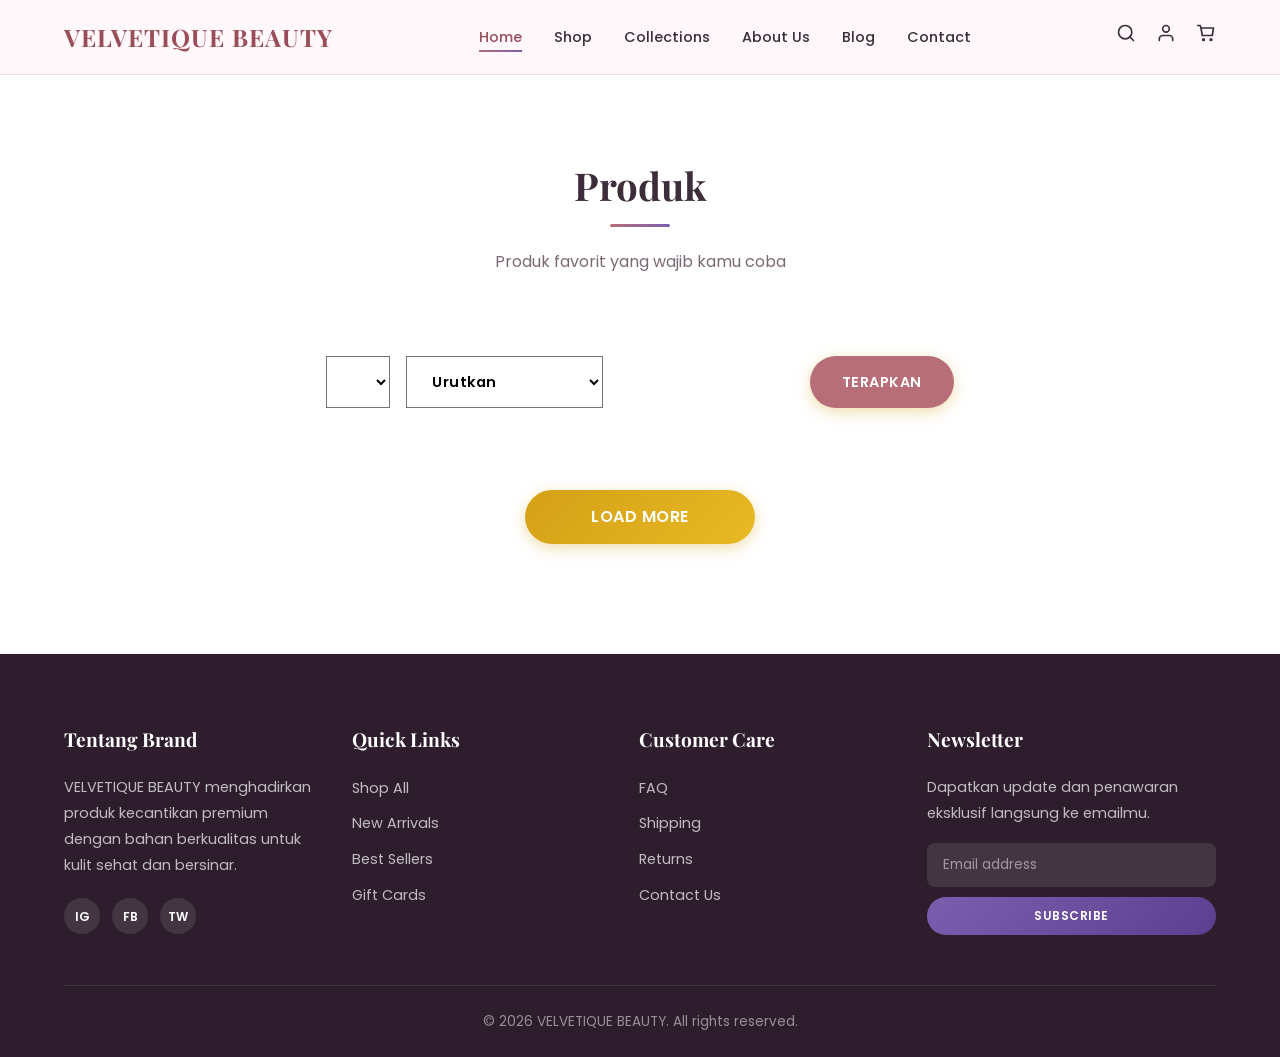
==== index.html @ df0e1574 "feat: hasheemi progress" ====
<!doctype html>
<html lang="id">
    <head>
        <meta charset="UTF-8" />
        <meta name="viewport" content="width=device-width, initial-scale=1.0" />
        <title>VELVETIQUE BEAUTY | Premium Beauty E-Commerce</title>
        <link rel="preconnect" href="https://fonts.googleapis.com" />
        <link rel="preconnect" href="https://fonts.gstatic.com" crossorigin />
        <link
            href="https://fonts.googleapis.com/css2?family=Playfair+Display:wght@400;500;600;700&family=Poppins:wght@300;400;500;600&display=swap"
            rel="stylesheet"
        />
        <link rel="stylesheet" href="style.css" />
    </head>
    <body>
        <header class="header">
            <nav class="navbar">
                <a href="index.html" class="logo">VELVETIQUE BEAUTY</a>
                <ul class="nav-menu">
                    <li><a href="index.html" class="nav-link active">Home</a></li>
                    <li><a href="#" class="nav-link">Shop</a></li>
                    <li><a href="#" class="nav-link">Collections</a></li>
                    <li><a href="#" class="nav-link">About Us</a></li>
                    <li><a href="#" class="nav-link">Blog</a></li>
                    <li><a href="#" class="nav-link">Contact</a></li>
                </ul>
                <div class="nav-icons">
                    <a href="#" class="nav-icon" aria-label="Search">
                        <svg
                            width="20"
                            height="20"
                            viewBox="0 0 24 24"
                            fill="none"
                            stroke="currentColor"
                            stroke-width="2"
                            stroke-linecap="round"
                            stroke-linejoin="round"
                        >
                            <circle cx="11" cy="11" r="8"></circle>
                            <path d="m21 21-4.35-4.35"></path>
                        </svg>
                    </a>
                    <a href="login.html" class="nav-icon" aria-label="Account">
                        <svg
                            width="20"
                            height="20"
                            viewBox="0 0 24 24"
                            fill="none"
                            stroke="currentColor"
                            stroke-width="2"
                            stroke-linecap="round"
                            stroke-linejoin="round"
                        >
                            <path d="M20 21v-2a4 4 0 0 0-4-4H8a4 4 0 0 0-4 4v2"></path>
                            <circle cx="12" cy="7" r="4"></circle>
                        </svg>
                    </a>
                    <a href="keranjang.html" class="nav-icon" aria-label="Cart">
                        <svg
                            width="20"
                            height="20"
                            viewBox="0 0 24 24"
                            fill="none"
                            stroke="currentColor"
                            stroke-width="2"
                            stroke-linecap="round"
                            stroke-linejoin="round"
                        >
                            <path d="M6 6h15l-1.5 9h-12z"></path>
                            <circle cx="9" cy="20" r="1"></circle>
                            <circle cx="18" cy="20" r="1"></circle>
                            <path d="M6 6 5 3H2"></path>
                        </svg>
                    </a>
                </div>
            </nav>
        </header>

        <main>
            <section class="best-sellers" id="best-sellers">
                <div class="container">
                    <div class="section-header">
                        <h2 class="section-title">Produk</h2>
                        <p class="section-subtitle">Produk favorit yang wajib kamu coba</p>
                    </div>
                    <div class="filter-bar">
                        <div class="select-bar">
                            <select id="filter-category" class="filter-select"></select>

                            <select id="filter-sort" class="filter-select">
                                <option value="" disabled selected>Urutkan</option>
                                <option value="rating">Rating Tertinggi</option>
                                <option value="price-asc">Harga Termurah</option>
                                <option value="price-desc">Harga Termahal</option>
                                <option value="title-asc">Abjad A-Z</option>
                                <option value="title-desc">Abjad Z-A</option>
                            </select>
                        </div>

                        <button id="btn-apply-filter" class="btn-apply-filter btn btn-primary">
                            Terapkan
                        </button>
                    </div>
                    <div class="products-grid"></div>
                    <div class="btn-more">Load More</div>
                </div>
            </section>
        </main>

        <footer class="footer">
            <div class="container">
                <div class="footer-grid">
                    <div class="footer-col">
                        <h3>Tentang Brand</h3>
                        <p>
                            VELVETIQUE BEAUTY menghadirkan produk kecantikan premium dengan bahan
                            berkualitas untuk kulit sehat dan bersinar.
                        </p>
                        <div class="footer-social">
                            <a href="#" aria-label="Instagram">IG</a>
                            <a href="#" aria-label="Facebook">FB</a>
                            <a href="#" aria-label="Twitter">TW</a>
                        </div>
                    </div>
                    <div class="footer-col">
                        <h3>Quick Links</h3>
                        <ul>
                            <li><a href="#">Shop All</a></li>
                            <li><a href="#">New Arrivals</a></li>
                            <li><a href="#">Best Sellers</a></li>
                            <li><a href="#">Gift Cards</a></li>
                        </ul>
                    </div>
                    <div class="footer-col">
                        <h3>Customer Care</h3>
                        <ul>
                            <li><a href="#">FAQ</a></li>
                            <li><a href="#">Shipping</a></li>
                            <li><a href="#">Returns</a></li>
                            <li><a href="#">Contact Us</a></li>
                        </ul>
                    </div>
                    <div class="footer-col">
                        <h3>Newsletter</h3>
                        <p>Dapatkan update dan penawaran eksklusif langsung ke emailmu.</p>
                        <form class="newsletter-form" onsubmit="return false;">
                            <input type="email" placeholder="Email address" required />
                            <button type="submit" class="btn btn-newsletter">Subscribe</button>
                        </form>
                    </div>
                </div>
                <div class="footer-bottom">
                    <p>&copy; 2026 VELVETIQUE BEAUTY. All rights reserved.</p>
                </div>
            </div>
        </footer>

        <script src="./index.js"></script>
    </body>
</html>
---- style.css ----
:root {
    --color-primary: #b76e79;
    --color-primary-dark: #9a4e5a;
    --color-secondary: #7b5eae;
    --color-secondary-dark: #5c3f8f;
    --color-accent: #d4a017;
    --color-accent-hover: #b8860b;
    --color-bg: #fff8fb;
    --color-white: #ffffff;
    --color-text: #3d2c3a;
    --color-text-light: #7a6a75;
    --color-border: #f0dee6;
    --color-footer: #2e1e2d;
    --font-heading: 'Playfair Display', serif;
    --font-body: 'Poppins', sans-serif;
    --shadow-soft: 0 8px 30px rgba(120, 80, 130, 0.12);
    --shadow-card: 0 4px 20px rgba(120, 80, 130, 0.1);
    --radius: 16px;
    --radius-sm: 8px;
}

* {
    margin: 0;
    padding: 0;
    box-sizing: border-box;
}

body {
    font-family: var(--font-body);
    color: var(--color-text);
    background-color: var(--color-bg);
    line-height: 1.6;
}

a {
    text-decoration: none;
    color: inherit;
}

.container {
    width: 90%;
    max-width: 1200px;
    margin: 0 auto;
}

.btn {
    display: inline-block;
    padding: 14px 32px;
    border-radius: 50px;
    font-family: var(--font-body);
    font-weight: 600;
    font-size: 0.9rem;
    letter-spacing: 0.5px;
    text-transform: uppercase;
    transition: all 0.3s ease;
    border: none;
    cursor: pointer;
    text-align: center;
}

select {
    padding: 14px 21px;
    font-family: var(--font-body);
    font-weight: 600;
    font-size: 0.9rem;
    letter-spacing: 0.5px;
    background: white;
    border: 1px solid #323131a9;
    outline: 0;
    margin-right: 12px;
    text-transform: capitalize;
}

option {
    text-transform: capitalize;
}
.btn-primary {
    background: var(--color-primary);
    color: var(--color-white);
    box-shadow: 0 4px 15px rgba(212, 160, 23, 0.35);
}

.btn-primary:hover {
    background: var(--color-primary-dark);
    transform: translateY(-2px);
    box-shadow: 0 6px 20px rgba(212, 160, 23, 0.45);
}

.btn-add-cart {
    background: var(--color-primary);
    color: var(--color-white);
    padding: 10px 24px;
    font-size: 0.75rem;
    width: 100%;
}

.btn-add-cart:hover {
    background: var(--color-primary-dark);
    transform: translateY(-2px);
}

.btn-more {
    width: 20%;
    padding: 14px;
    border: none;
    text-align: center;
    border-radius: 50px;
    background: linear-gradient(135deg, var(--color-accent) 0%, #e8b923 100%);
    color: var(--color-white);
    font-family: var(--font-body);
    font-size: 1rem;
    font-weight: 600;
    letter-spacing: 0.5px;
    text-transform: uppercase;
    cursor: pointer;
    transition: all 0.3s ease;
    box-shadow: 0 4px 15px rgba(212, 160, 23, 0.35);
    margin: 30px auto;
}

.btn-newsletter {
    background: linear-gradient(
        135deg,
        var(--color-secondary) 0%,
        var(--color-secondary-dark) 100%
    );
    color: var(--color-white);
    padding: 10px 20px;
    font-size: 0.75rem;
}

.btn-newsletter:hover {
    background: linear-gradient(
        135deg,
        var(--color-secondary-dark) 0%,
        var(--color-secondary) 100%
    );
}

/* Header */
.header {
    background: rgba(255, 248, 251, 0.95);
    backdrop-filter: blur(10px);
    position: sticky;
    top: 0;
    z-index: 100;
    border-bottom: 1px solid var(--color-border);
}

.navbar {
    display: flex;
    align-items: center;
    justify-content: space-between;
    padding: 18px 5%;
    max-width: 1400px;
    margin: 0 auto;
}

.logo {
    font-family: var(--font-heading);
    font-size: 1.5rem;
    font-weight: 700;
    color: var(--color-primary-dark);
    letter-spacing: 1px;
}

.nav-menu {
    display: flex;
    list-style: none;
    gap: 32px;
}

.nav-link {
    font-size: 0.9rem;
    font-weight: 500;
    color: var(--color-text);
    position: relative;
    padding: 5px 0;
    transition: color 0.3s ease;
}

.nav-link::after {
    content: '';
    position: absolute;
    bottom: 0;
    left: 0;
    width: 0;
    height: 2px;
    background: linear-gradient(90deg, var(--color-primary), var(--color-secondary));
    transition: width 0.3s ease;
}

.nav-link:hover,
.nav-link.active {
    color: var(--color-primary-dark);
}

.nav-link:hover::after,
.nav-link.active::after {
    width: 100%;
}

.nav-icons {
    display: flex;
    align-items: center;
    gap: 20px;
}

.nav-icon {
    color: var(--color-text);
    transition:
        color 0.3s ease,
        transform 0.3s ease;
}

.nav-icon:hover {
    color: var(--color-primary-dark);
    transform: scale(1.1);
}
.filter-bar {
    width: 60%;
    margin: 20px auto;
    display: flex;
    justify-content: space-between;
    padding: 32px;
}
/* Section Header */
.section-header {
    text-align: center;
    margin-bottom: 50px;
}

.section-title {
    font-family: var(--font-heading);
    font-size: 2.4rem;
    color: var(--color-text);
    margin-bottom: 12px;
    position: relative;
    display: inline-block;
}

.section-title::after {
    content: '';
    position: absolute;
    bottom: -10px;
    left: 50%;
    transform: translateX(-50%);
    width: 60px;
    height: 3px;
    background: linear-gradient(90deg, var(--color-primary), var(--color-secondary));
    border-radius: 3px;
}

.section-subtitle {
    color: var(--color-text-light);
    margin-top: 20px;
    font-size: 1rem;
}
/* Best Sellers */
.best-sellers {
    padding: 80px 0;
    background: var(--color-white);
}

.products-grid {
    display: grid;
    grid-template-columns: repeat(4, 1fr);
    gap: 24px;
}

.product-card {
    background: var(--color-bg);
    border-radius: var(--radius);
    overflow: hidden;
    box-shadow: var(--shadow-card);
    transition:
        transform 0.3s ease,
        box-shadow 0.3s ease;
}

.product-card:hover {
    transform: translateY(-8px);
    box-shadow: var(--shadow-soft);
}

.product-image {
    height: 220px;
    overflow: hidden;
    background: var(--color-white);
    display: flex;
    align-items: center;
    justify-content: center;
}

.product-image img {
    width: 100%;
    height: 100%;
    object-fit: cover;
    transition: transform 0.3s ease;
}

.product-card:hover .product-image img {
    transform: scale(1.05);
}

.product-info {
    padding: 20px;
    text-align: center;
}

.product-name {
    font-family: var(--font-heading);
    font-size: 1.1rem;
    margin-bottom: 8px;
    color: var(--color-text);
}

.product-rating {
    margin-bottom: 10px;
}

.stars {
    color: var(--color-accent);
    letter-spacing: 2px;
    font-size: 0.95rem;
}

.rating-count {
    color: var(--color-text-light);
    font-size: 0.8rem;
    margin-left: 5px;
}

.product-price {
    font-weight: 600;
    font-size: 1rem;
    color: var(--color-secondary-dark);
    margin-bottom: 16px;
}

/* Footer */
.footer {
    background: var(--color-footer);
    color: var(--color-white);
    padding: 70px 0 0;
}

.footer-grid {
    display: grid;
    grid-template-columns: repeat(4, 1fr);
    gap: 40px;
    padding-bottom: 50px;
    border-bottom: 1px solid rgba(255, 255, 255, 0.1);
}

.footer-col h3 {
    font-family: var(--font-heading);
    font-size: 1.2rem;
    margin-bottom: 20px;
    color: var(--color-white);
}

.footer-col p {
    font-size: 0.9rem;
    color: rgba(255, 255, 255, 0.7);
    line-height: 1.8;
    margin-bottom: 16px;
}

.footer-col ul {
    list-style: none;
}

.footer-col ul li {
    margin-bottom: 10px;
}

.footer-col ul li a {
    color: rgba(255, 255, 255, 0.7);
    font-size: 0.9rem;
    transition: color 0.3s ease;
}

.footer-col ul li a:hover {
    color: var(--color-primary);
}

.footer-social {
    display: flex;
    gap: 12px;
    margin-top: 20px;
}

.footer-social a {
    width: 36px;
    height: 36px;
    border-radius: 50%;
    background: rgba(255, 255, 255, 0.1);
    display: flex;
    align-items: center;
    justify-content: center;
    font-size: 0.75rem;
    font-weight: 600;
    transition: background 0.3s ease;
}

.footer-social a:hover {
    background: var(--color-primary);
}

.newsletter-form {
    display: flex;
    flex-direction: column;
    gap: 10px;
}

.newsletter-form input {
    padding: 12px 16px;
    border: none;
    border-radius: var(--radius-sm);
    background: rgba(255, 255, 255, 0.1);
    color: var(--color-white);
    font-family: var(--font-body);
    outline: none;
}

.newsletter-form input::placeholder {
    color: rgba(255, 255, 255, 0.5);
}

.footer-bottom {
    padding: 25px 0;
    text-align: center;
}

.footer-bottom p {
    color: rgba(255, 255, 255, 0.5);
    font-size: 0.85rem;
    margin: 0;
}

/* Responsive */
@media (max-width: 1024px) {
    .features-grid {
        grid-template-columns: repeat(2, 1fr);
    }
    .products-grid {
        grid-template-columns: repeat(3, 1fr);
    }
    .categories-grid {
        grid-template-columns: repeat(2, 1fr);
    }
    .footer-grid {
        grid-template-columns: repeat(2, 1fr);
    }
}

@media (max-width: 768px) {
    .navbar {
        flex-wrap: wrap;
        gap: 15px;
    }
    .nav-menu {
        order: 3;
        width: 100%;
        justify-content: center;
        gap: 16px;
        overflow-x: auto;
        padding-bottom: 8px;
    }
    .hero-title {
        font-size: 2.4rem;
    }
    .features-grid {
        grid-template-columns: 1fr;
    }
    .products-grid {
        grid-template-columns: repeat(2, 1fr);
    }
    .categories-grid {
        grid-template-columns: 1fr;
    }
    .footer-grid {
        grid-template-columns: 1fr;
    }
}

@media (max-width: 480px) {
    .hero-title {
        font-size: 1.8rem;
    }
    .section-title {
        font-size: 1.8rem;
    }
    .products-grid {
        grid-template-columns: 1fr;
    }
    .btn {
        padding: 12px 24px;
    }
}
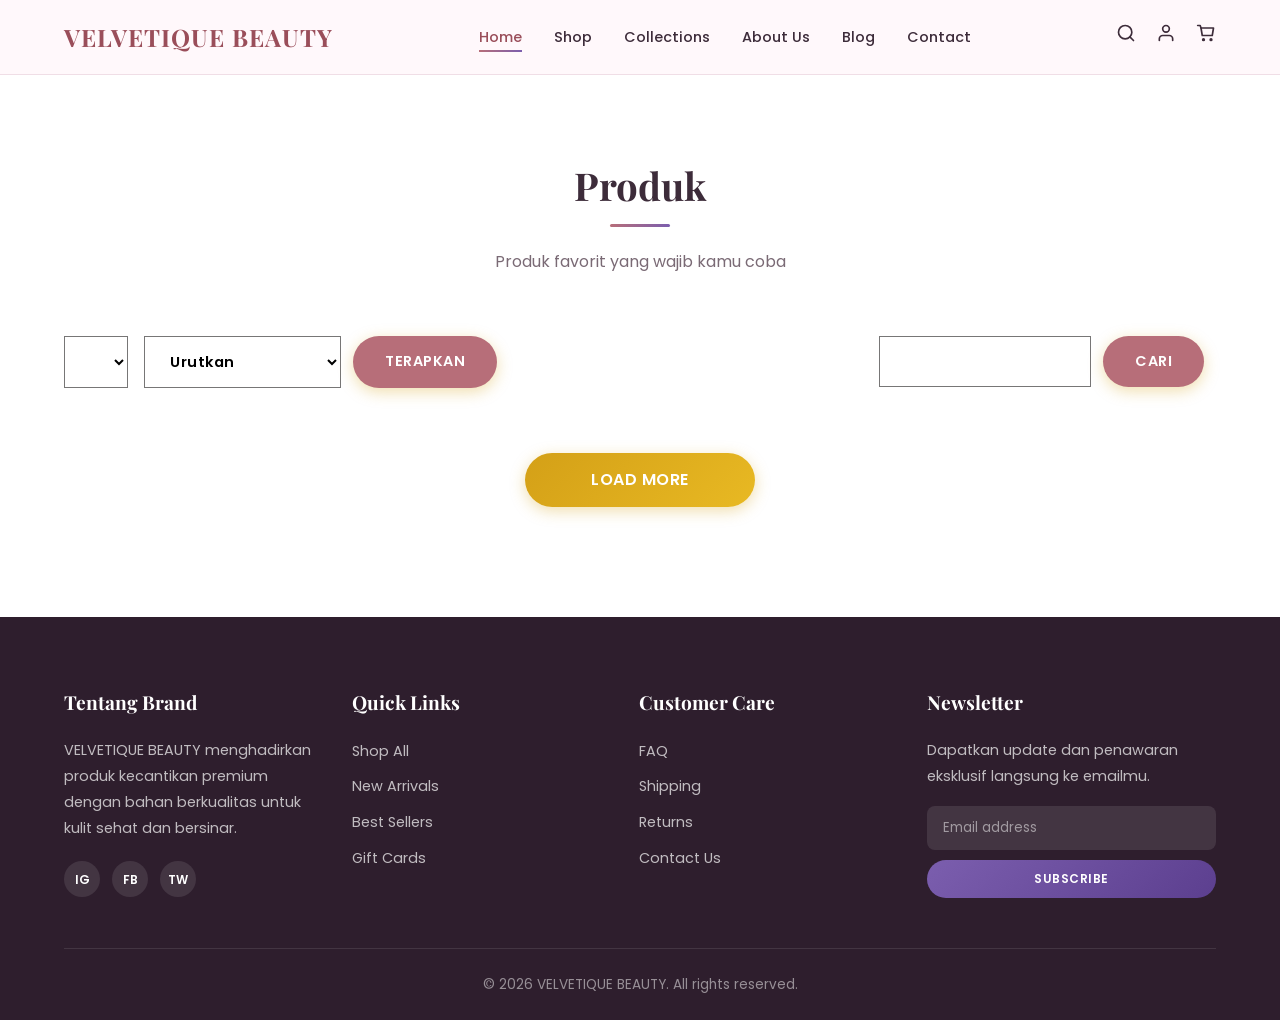
==== commit d1172c82: "feat: progress detail 2" ====
--- a/index.html
+++ b/index.html
@@ -83,23 +83,29 @@
                         <h2 class="section-title">Produk</h2>
                         <p class="section-subtitle">Produk favorit yang wajib kamu coba</p>
                     </div>
-                    <div class="filter-bar">
-                        <div class="select-bar">
-                            <select id="filter-category" class="filter-select"></select>
+                    <div class="function-bar">
+                        <div class="filter-bar">
+                            <div class="select-bar">
+                                <select id="filter-category" class="filter-select"></select>
 
-                            <select id="filter-sort" class="filter-select">
-                                <option value="" disabled selected>Urutkan</option>
-                                <option value="rating">Rating Tertinggi</option>
-                                <option value="price-asc">Harga Termurah</option>
-                                <option value="price-desc">Harga Termahal</option>
-                                <option value="title-asc">Abjad A-Z</option>
-                                <option value="title-desc">Abjad Z-A</option>
-                            </select>
+                                <select id="filter-sort" class="filter-select">
+                                    <option value="" disabled selected>Urutkan</option>
+                                    <option value="rating">Rating Tertinggi</option>
+                                    <option value="price-asc">Harga Termurah</option>
+                                    <option value="price-desc">Harga Termahal</option>
+                                    <option value="title-asc">Abjad A-Z</option>
+                                    <option value="title-desc">Abjad Z-A</option>
+                                </select>
+                            </div>
+
+                            <button id="btn-apply-filter" class="btn-apply-filter btn btn-primary">
+                                Terapkan
+                            </button>
                         </div>
-
-                        <button id="btn-apply-filter" class="btn-apply-filter btn btn-primary">
-                            Terapkan
-                        </button>
+                        <div class="search-bar">
+                            <input type="text" id="search-input" />
+                            <div class="btn btn-primary">Cari</div>
+                        </div>
                     </div>
                     <div class="products-grid"></div>
                     <div class="btn-more">Load More</div>
@@ -155,6 +161,29 @@
             </div>
         </footer>
 
+        <div class="modal-overlay" id="product-modal">
+            <div class="modal-content">
+                <button class="modal-close" id="modal-close" aria-label="Close">&times;</button>
+                <div class="modal-body">
+                    <div class="modal-image">
+                        <img id="modal-img" src="" alt="" />
+                    </div>
+                    <div class="modal-info">
+                        <h3 class="modal-title" id="modal-title"></h3>
+                        <div class="modal-rating">
+                            <span class="stars">★</span>
+                            <span class="rating-count" id="modal-rating"></span>
+                        </div>
+                        <p class="modal-price" id="modal-price"></p>
+                        <p class="modal-desc" id="modal-desc"></p>
+                        <button class="btn btn-add-cart modal-add-cart" id="modal-add-cart">
+                            ADD TO CART
+                        </button>
+                    </div>
+                </div>
+            </div>
+        </div>
+
         <script src="./index.js"></script>
     </body>
 </html>
--- a/style.css
+++ b/style.css
@@ -217,14 +217,50 @@
     color: var(--color-primary-dark);
     transform: scale(1.1);
 }
+
+.function-bar {
+    width: 100%;
+    flex-direction: row;
+    display: flex;
+    justify-content: space-between;
+    /* background: #000; */
+    align-items: center;
+    margin: 24px 0;
+}
 .filter-bar {
     width: 60%;
-    margin: 20px auto;
-    display: flex;
-    justify-content: space-between;
-    padding: 32px;
+    /* margin: 20px auto; */
+    display: flex;
+    justify-content: start;
+    /* padding: 32px; */
+}
+
+.search-bar {
+    width: 40%;
+    padding: 12px;
+    display: flex;
+    justify-content: end;
+    gap: 12px;
+}
+
+.search-bar input {
+    background: white;
+    border: 1px solid #323131a9;
+    outline: 0;
+    padding: 14px 21px;
+    font-family: var(--font-body);
+    font-weight: 300;
+    font-size: 0.8rem;
+    letter-spacing: 0.5px;
 }
 /* Section Header */
+
+.empty-msg {
+    text-align: center;
+    font-size: 24px;
+    margin: 12px auto;
+}
+
 .section-header {
     text-align: center;
     margin-bottom: 50px;
@@ -268,6 +304,10 @@
     gap: 24px;
 }
 
+.products-grid.empty {
+    display: block !important;
+}
+
 .product-card {
     background: var(--color-bg);
     border-radius: var(--radius);
@@ -499,3 +539,143 @@
         padding: 12px 24px;
     }
 }
+
+/* Modal / Popup */
+.modal-overlay {
+    position: fixed;
+    inset: 0;
+    background: rgba(61, 44, 58, 0.6);
+    backdrop-filter: blur(4px);
+    display: flex;
+    align-items: center;
+    justify-content: center;
+    z-index: 999;
+    opacity: 0;
+    visibility: hidden;
+    transition:
+        opacity 0.3s ease,
+        visibility 0.3s ease;
+    padding: 20px;
+}
+
+.modal-overlay.active {
+    opacity: 1;
+    visibility: visible;
+}
+
+.modal-content {
+    background: var(--color-white);
+    border-radius: var(--radius);
+    box-shadow: var(--shadow-soft);
+    max-width: 860px;
+    width: 100%;
+    position: relative;
+    transform: translateY(20px) scale(0.98);
+    transition: transform 0.3s ease;
+    overflow: hidden;
+    max-height: 90vh;
+    overflow-y: auto;
+}
+
+.modal-overlay.active .modal-content {
+    transform: translateY(0) scale(1);
+}
+
+.modal-close {
+    position: absolute;
+    top: 16px;
+    right: 20px;
+    background: transparent;
+    border: none;
+    font-size: 2rem;
+    line-height: 1;
+    color: var(--color-text-light);
+    cursor: pointer;
+    transition:
+        color 0.3s ease,
+        transform 0.3s ease;
+    z-index: 2;
+    font-family: var(--font-body);
+}
+
+.modal-close:hover {
+    color: var(--color-primary-dark);
+    transform: rotate(90deg);
+}
+
+.modal-body {
+    display: grid;
+    grid-template-columns: 1fr 1fr;
+    gap: 0;
+}
+
+.modal-image {
+    background: var(--color-bg);
+    display: flex;
+    align-items: center;
+    justify-content: center;
+    min-height: 380px;
+    overflow: hidden;
+}
+
+.modal-image img {
+    width: 100%;
+    height: 100%;
+    object-fit: cover;
+}
+
+.modal-info {
+    padding: 48px 40px;
+    display: flex;
+    flex-direction: column;
+    justify-content: center;
+}
+
+.modal-title {
+    font-family: var(--font-heading);
+    font-size: 1.8rem;
+    color: var(--color-text);
+    margin-bottom: 12px;
+}
+
+.modal-rating {
+    margin-bottom: 16px;
+}
+
+.modal-price {
+    font-weight: 600;
+    font-size: 1.4rem;
+    color: var(--color-secondary-dark);
+    margin-bottom: 20px;
+}
+
+.modal-desc {
+    font-size: 0.9rem;
+    color: var(--color-text-light);
+    line-height: 1.8;
+    margin-bottom: 28px;
+}
+
+.modal-add-cart {
+    width: auto;
+    padding: 14px 32px;
+    align-self: flex-start;
+}
+
+@media (max-width: 768px) {
+    .modal-body {
+        grid-template-columns: 1fr;
+    }
+    .modal-image {
+        min-height: 260px;
+    }
+    .modal-info {
+        padding: 32px 24px;
+    }
+    .modal-title {
+        font-size: 1.4rem;
+    }
+    .modal-price {
+        font-size: 1.2rem;
+    }
+}
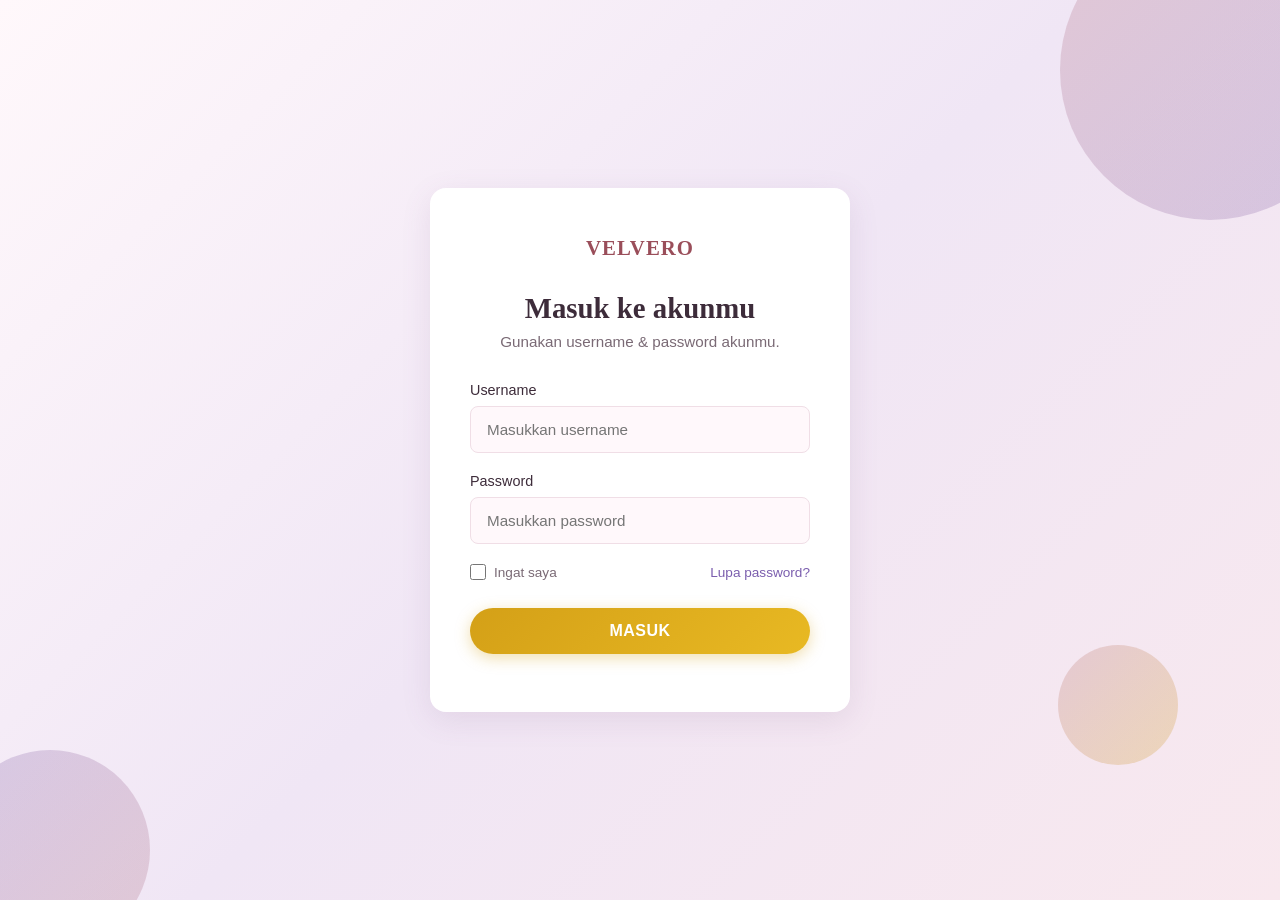
==== commit ccb21f79: "feat: finalize" ====
--- a/index.html
+++ b/index.html
@@ -3,7 +3,7 @@
     <head>
         <meta charset="UTF-8" />
         <meta name="viewport" content="width=device-width, initial-scale=1.0" />
-        <title>VELVETIQUE BEAUTY | Premium Beauty E-Commerce</title>
+        <title>VELVERO | Produk</title>
         <link rel="preconnect" href="https://fonts.googleapis.com" />
         <link rel="preconnect" href="https://fonts.gstatic.com" crossorigin />
         <link
@@ -15,31 +15,11 @@
     <body>
         <header class="header">
             <nav class="navbar">
-                <a href="index.html" class="logo">VELVETIQUE BEAUTY</a>
+                <a href="index.html" class="logo">VELVERO</a>
                 <ul class="nav-menu">
-                    <li><a href="index.html" class="nav-link active">Home</a></li>
-                    <li><a href="#" class="nav-link">Shop</a></li>
-                    <li><a href="#" class="nav-link">Collections</a></li>
-                    <li><a href="#" class="nav-link">About Us</a></li>
-                    <li><a href="#" class="nav-link">Blog</a></li>
-                    <li><a href="#" class="nav-link">Contact</a></li>
+                    <h5>Selamat Datang <span>Emily</span></h5>
                 </ul>
                 <div class="nav-icons">
-                    <a href="#" class="nav-icon" aria-label="Search">
-                        <svg
-                            width="20"
-                            height="20"
-                            viewBox="0 0 24 24"
-                            fill="none"
-                            stroke="currentColor"
-                            stroke-width="2"
-                            stroke-linecap="round"
-                            stroke-linejoin="round"
-                        >
-                            <circle cx="11" cy="11" r="8"></circle>
-                            <path d="m21 21-4.35-4.35"></path>
-                        </svg>
-                    </a>
                     <a href="login.html" class="nav-icon" aria-label="Account">
                         <svg
                             width="20"
@@ -70,6 +50,22 @@
                             <circle cx="9" cy="20" r="1"></circle>
                             <circle cx="18" cy="20" r="1"></circle>
                             <path d="M6 6 5 3H2"></path>
+                        </svg>
+                    </a>
+                    <a class="nav-icon" aria-label="Logout" id="logout-icon">
+                        <svg
+                            width="20"
+                            height="20"
+                            viewBox="0 0 24 24"
+                            fill="none"
+                            stroke="currentColor"
+                            stroke-width="2"
+                            stroke-linecap="round"
+                            stroke-linejoin="round"
+                        >
+                            <path d="M9 21H5a2 2 0 0 1-2-2V5a2 2 0 0 1 2-2h4"></path>
+                            <polyline points="16 17 21 12 16 7"></polyline>
+                            <line x1="21" y1="12" x2="9" y2="12"></line>
                         </svg>
                     </a>
                 </div>
@@ -119,8 +115,8 @@
                     <div class="footer-col">
                         <h3>Tentang Brand</h3>
                         <p>
-                            VELVETIQUE BEAUTY menghadirkan produk kecantikan premium dengan bahan
-                            berkualitas untuk kulit sehat dan bersinar.
+                            VELVERO menghadirkan produk kecantikan premium dengan bahan berkualitas
+                            untuk kulit sehat dan bersinar.
                         </p>
                         <div class="footer-social">
                             <a href="#" aria-label="Instagram">IG</a>
@@ -156,7 +152,7 @@
                     </div>
                 </div>
                 <div class="footer-bottom">
-                    <p>&copy; 2026 VELVETIQUE BEAUTY. All rights reserved.</p>
+                    <p>&copy; 2026 VELVERO. All rights reserved.</p>
                 </div>
             </div>
         </footer>
@@ -184,6 +180,16 @@
             </div>
         </div>
 
+        <div id="cart-modal" class="checkout-modal">
+            <div class="checkout-modal-content">
+                <button id="cart-modal-close" class="close-modal">&times;</button>
+                <div class="success-icon">✓</div>
+                <h2>Berhasil Ditambahkan!</h2>
+                <p id="cart-modal-message"></p>
+                <button id="cart-modal-ok" class="modal-ok">OK</button>
+            </div>
+        </div>
+
         <script src="./index.js"></script>
     </body>
 </html>
--- a/style.css
+++ b/style.css
@@ -37,6 +37,19 @@
     color: inherit;
 }
 
+.hide {
+    display: none;
+}
+
+nav h5 {
+    font-size: 20px;
+    font-weight: 500;
+}
+
+nav h5 span {
+    color: #9a4e5a;
+    font-family: var(--font-heading);
+}
 .container {
     width: 90%;
     max-width: 1200px;
@@ -100,7 +113,7 @@
 }
 
 .btn-more {
-    width: 20%;
+    width: 30%;
     padding: 14px;
     border: none;
     text-align: center;
@@ -211,11 +224,12 @@
     transition:
         color 0.3s ease,
         transform 0.3s ease;
+    transform: scale(1.5);
 }
 
 .nav-icon:hover {
     color: var(--color-primary-dark);
-    transform: scale(1.1);
+    transform: scale(1.6);
 }
 
 .function-bar {
@@ -494,7 +508,27 @@
         grid-template-columns: repeat(2, 1fr);
     }
 }
-
+@media (max-width: 1200px) {
+    .function-bar {
+        flex-direction: column;
+    }
+    .filter-bar,
+    .search-bar {
+        width: 100%;
+        padding: 6px;
+        gap: 10px;
+        justify-content: space-between;
+        /* flex-wrap: wrap; */
+    }
+    .select-bar {
+        display: flex;
+        flex-direction: row;
+    }
+    select,
+    input {
+        padding: 8px 12px;
+    }
+}
 @media (max-width: 768px) {
     .navbar {
         flex-wrap: wrap;
@@ -523,6 +557,25 @@
     .footer-grid {
         grid-template-columns: 1fr;
     }
+    .function-bar {
+        flex-direction: column;
+    }
+    .filter-bar,
+    .search-bar {
+        width: 100%;
+        padding: 6px;
+        gap: 10px;
+        justify-content: space-between;
+        flex-wrap: wrap;
+    }
+    .select-bar {
+        display: flex;
+        flex-direction: row;
+    }
+    select,
+    input {
+        padding: 8px 12px;
+    }
 }
 
 @media (max-width: 480px) {
@@ -538,6 +591,15 @@
     .btn {
         padding: 12px 24px;
     }
+    /* .filter-bar {
+        display: flex;
+        width: 100%;
+        padding: 6px;
+        gap: 10px;
+        justify-content: space-between;
+        flex-direction: column;
+        flex-wrap: wrap;
+    } */
 }
 
 /* Modal / Popup */
@@ -679,3 +741,101 @@
         font-size: 1.2rem;
     }
 }
+
+.checkout-modal {
+    position: fixed;
+    inset: 0;
+    background: rgba(60, 40, 45, 0.45);
+    display: flex;
+    align-items: center;
+    justify-content: center;
+    padding: 20px;
+    opacity: 0;
+    visibility: hidden;
+    transition:
+        opacity 0.3s ease,
+        visibility 0.3s ease;
+    z-index: 9999;
+}
+
+.checkout-modal.show {
+    opacity: 1;
+    visibility: visible;
+}
+
+.checkout-modal-content {
+    position: relative;
+    width: 100%;
+    max-width: 420px;
+    padding: 45px 35px 35px;
+    background: #fff;
+    border-radius: 18px;
+    text-align: center;
+    box-shadow: 0 20px 60px rgba(80, 50, 55, 0.2);
+    transform: translateY(20px) scale(0.95);
+    transition: transform 0.3s ease;
+}
+
+.checkout-modal.show .checkout-modal-content {
+    transform: translateY(0) scale(1);
+}
+
+.close-modal {
+    position: absolute;
+    top: 15px;
+    right: 18px;
+    width: 32px;
+    height: 32px;
+    border: none;
+    background: #d8a7b1;
+    color: #fff;
+    border-radius: 50%;
+    font-size: 22px;
+    cursor: pointer;
+}
+
+.success-icon {
+    width: 70px;
+    height: 70px;
+    margin: 0 auto 22px;
+    display: flex;
+    align-items: center;
+    justify-content: center;
+    border-radius: 50%;
+    background: #d8a7b1;
+    color: #fff;
+    font-size: 34px;
+}
+
+.checkout-modal-content h2 {
+    margin: 0 0 12px;
+    color: #3d3033;
+    font-family: 'Playfair Display', serif;
+    font-size: 28px;
+}
+
+.checkout-modal-content p {
+    margin: 0 auto 28px;
+    max-width: 300px;
+    color: #777;
+    font-family: 'Poppins', sans-serif;
+    font-size: 14px;
+    line-height: 1.7;
+}
+
+.modal-ok {
+    min-width: 130px;
+    padding: 12px 25px;
+    border: none;
+    border-radius: 8px;
+    background: #d8a7b1;
+    color: #fff;
+    font-family: 'Poppins', sans-serif;
+    font-size: 14px;
+    font-weight: 500;
+    cursor: pointer;
+}
+
+.modal-ok:hover {
+    background: #b9828e;
+}
